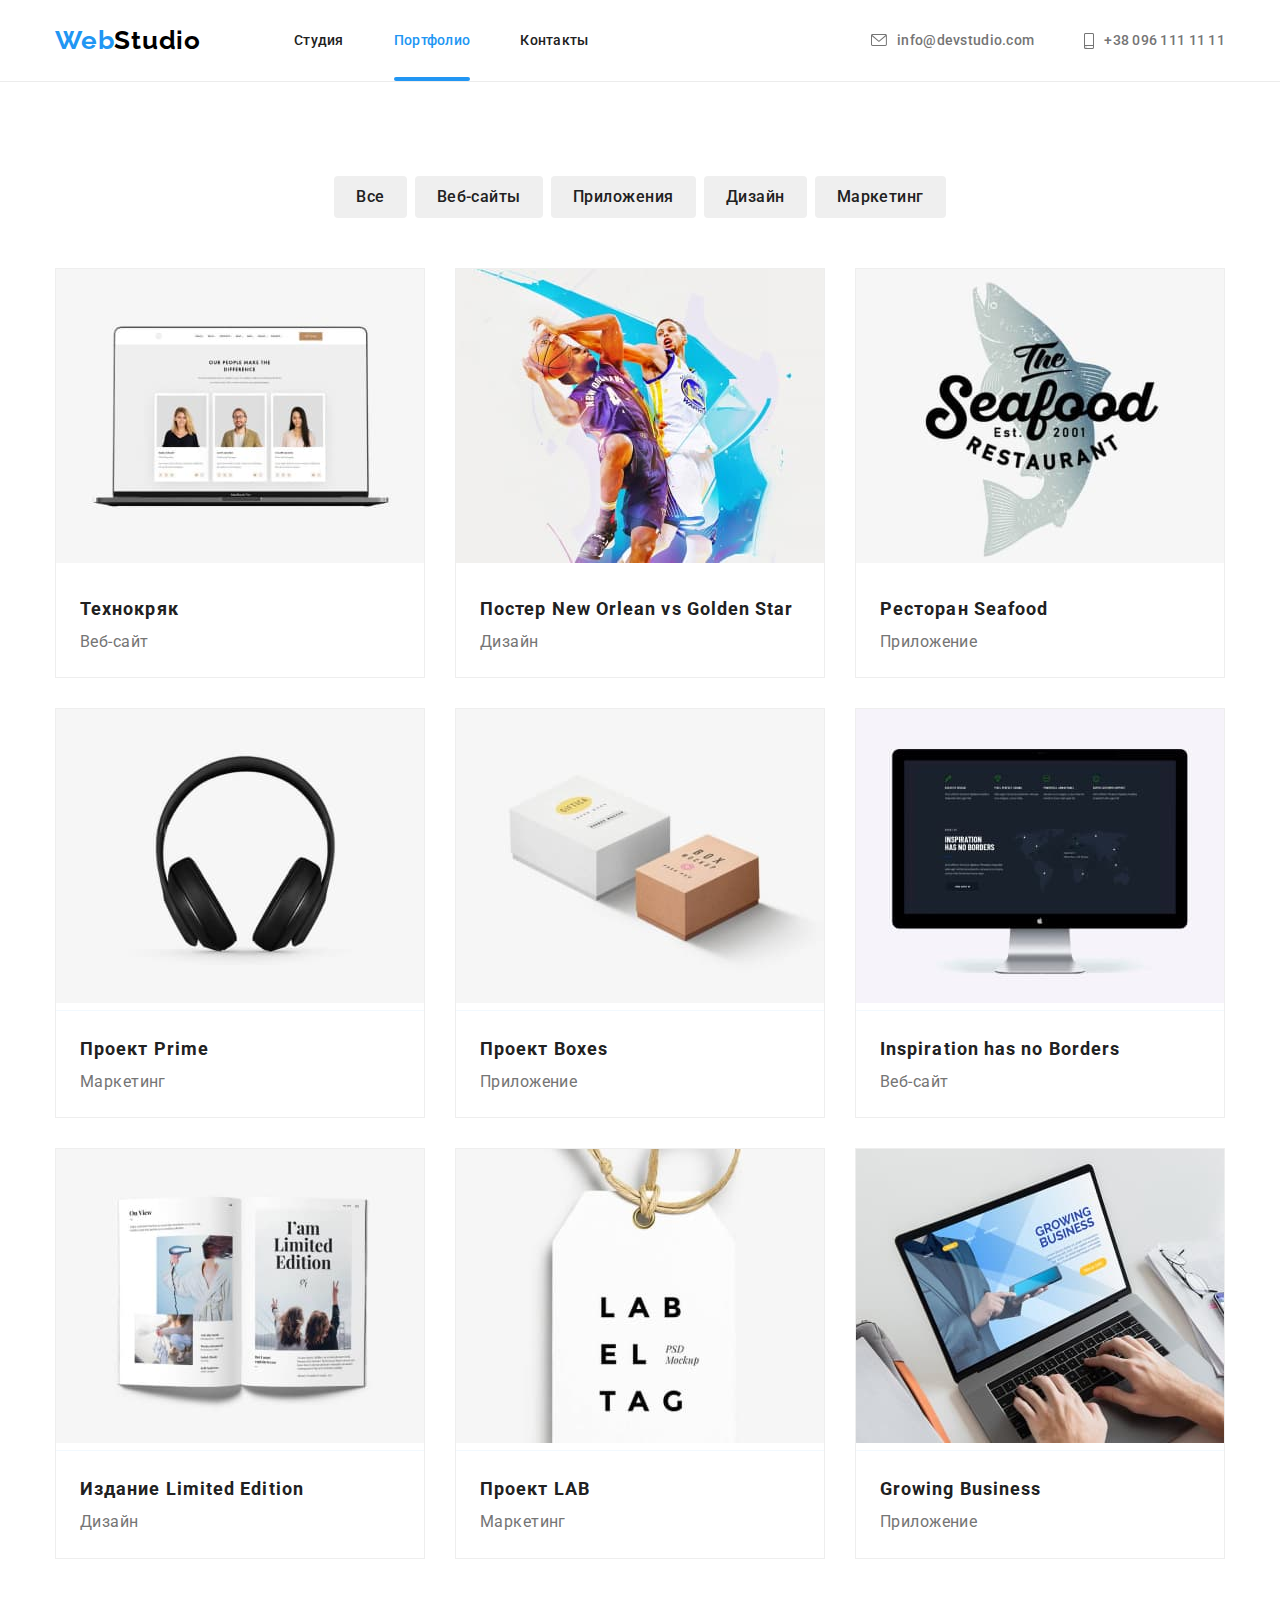
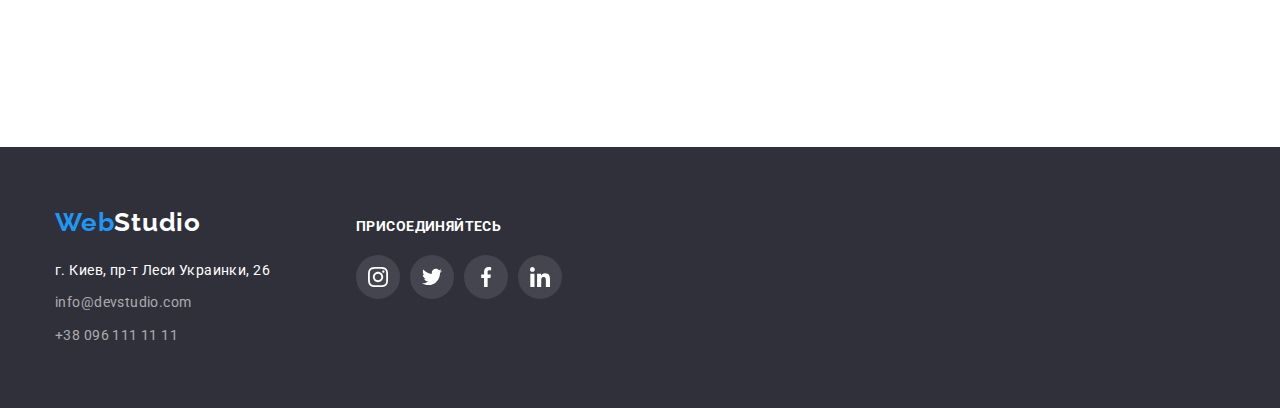
==== Portfolio.html @ 1cc7237d "start" ====
<!DOCTYPE html>
<html lang="ru">
<head>
    <meta charset="UTF-8">
    <meta name="viewport" content="width=device-width, initial-scale=1.0">
    <link rel="stylesheet" href="node_modules/modern-normalize/modern-normalize.css">
    <link rel="preconnect" href="https://fonts.gstatic.com">
    <link rel="stylesheet"
        href="https://fonts.googleapis.com/css2?family=Oleo+Script&family=Raleway:wght@700&family=Roboto:wght@400;500;700;900&display=swap">
    <link rel="stylesheet" href="./CSS/style.css">
    <title>Портфолио</title>
</head>

<body>
    <!--Шапка сторінки-->
    <header class="header page-header">
        <div class="conteiner">
        <nav class="nav-conteiner"> 
            <a class="logo-header" href="/"><span class="logo-web">Web</span><span class="logo-studio">Studio</span></a>
            <ul class="nav-links site-nav ">
                <li class="item"><a class="link-header" href="./index.html">Студия</a></li>
                <li class="item"><a class="link-header current " href="./Portfolio.html">Портфолио</a></li>
                <li class="item"><a class="link-header" href="">Контакты</a></li>
            </ul>
        </nav>
        <ul class="contacts">
            <li class="item-contacts"><a class="link-contacts" href="mailto:info@devstudio.com">
                    <svg class="item-contacts mailto-icon">
                        <use href="./img/symbol-defs.svg#icon-envelope-hover"></use>
                    </svg>info@devstudio.com</a></li>
            <li class="item-contacts"><a class="link-contacts" href="tell:+380961111111">
                    <svg class="icon-tell">
                        <use href="./img/symbol-defs.svg#icon-smartphone"></use>
                    </svg>+38 096 111 11 11</a></li>
        </ul>
    </div>
    </header>
    <main class="portfolio-main">
        <div class=" conteiner conteiner-button">
            <h1 class="visually-hidden"></h1>
            <ul class="main-button">
                <li class="button-item"><button class="button-portfolio" type="button">Все</button></li>
                <li class="button-item"><button class="button-portfolio" type="button">Веб-сайты</button></li>
                <li class="button-item"><button class="button-portfolio" type="button">Приложения</button></li>
                <li class="button-item"><button class="button-portfolio" type="button">Дизайн</button></li>
                <li class="button-item"><button class="button-portfolio" type="button">Маркетинг</button></li>
            </ul>
        </div>
        <div class="conteiner-foto">
            <ul class="foto-list">               
                <li class="foto-item">
                    <a class="link-portfolio" href="">
                        <div class="overlay-conteiner">
                            <img class="img-portfolio" src="./img/портфолио_1.jpg" width="370" alt="включеный ноутбук" />
                            <div class="overlay">
                                <p class="ppt">Технокряк это современная площадка распространения коронавируса. Компании используют эту платформу для
                                    цифрового
                                    шпионажа и атак на защищённые сервера конкурентов.</p>
                            </div>
                        </div>
                        <div class="conteiner-text">
                            <h2 class="title">Технокряк</h2>
                            <p class="text-portfolio">Веб-сайт</p>
                        </div>
                        </a>
                        </li>
                        <li class="foto-item"><a class="link-portfolio" href="">
                                <div class="overlay-conteiner">
                                    <img src="./img/портфолио_2.jpg" width="370" alt="баскетбол" />
                                    <div class="overlay">
                                        <p>Технокряк это современная площадка распространения коронавируса. Компании используют эту платформу
                                            для
                                            цифрового
                                            шпионажа и атак на защищённые сервера конкурентов.</p>
                                    </div>
                                </div>
                                <div class="conteiner-text">
                                    <h2 class="title">Постер New Orlean vs Golden Star</h2>
                                    <p class="text-portfolio">Дизайн</p>
                                </div>
                            </a>
                        </li>
                        <li class="foto-item"><a class="link-portfolio" href="">
                                <div class="overlay-conteiner">
                                    <img src="./img/портфолио_3.jpg" width="370" alt="емблема" />
                                    <div class="overlay">
                                        <p>Технокряк это современная площадка распространения коронавируса. Компании используют эту платформу
                                            для
                                            цифрового
                                            шпионажа и атак на защищённые сервера конкурентов.</p>
                                    </div>
                                </div>
                                <div class="conteiner-text">
                                    <h2 class="title">Ресторан Seafood</h2>
                                    <p class="text-portfolio">Приложение</p>
                                </div>
                            </a>
                        </li>
                        <li class="foto-item"><a class="link-portfolio" href="">
                                <div class="overlay-conteiner">
                                    <img src="./img/портфолио_4.jpg" width="370" alt="наушники" />
                                    <div class="overlay">
                                        <p>Технокряк это современная площадка распространения коронавируса. Компании используют эту платформу
                                            для
                                            цифрового
                                            шпионажа и атак на защищённые сервера конкурентов.</p>
                                    </div>
                                </div>
                                <div class="conteiner-text">
                                    <h2 class="title">Проект Prime</h2>
                                    <p class="text-portfolio">Маркетинг</p>
                                </div>
                            </a>
                        </li>
                        <li class="foto-item"><a class="link-portfolio" href="">
                                <div class="overlay-conteiner">
                                    <img src="./img/портфолио_5.jpg" width="370" alt="дві коробки" />
                                    <div class="overlay">
                                        <p>Технокряк это современная площадка распространения коронавируса. Компании используют эту платформу
                                            для
                                            цифрового
                                            шпионажа и атак на защищённые сервера конкурентов.</p>
                                    </div>
                                </div>
                                <div class="conteiner-text">
                                    <h2 class="title">Проект Boxes</h2>
                                    <p class="text-portfolio">Приложение</p>
                                </div>
                            </a>
                        </li>
                        <li class="foto-item"><a class="link-portfolio" href="">
                                <div class="overlay-conteiner">
                                    <img src="./img/портфолио_6.jpg" width="370" alt="монитор" />
                                    <div class="overlay">
                                        <p>Технокряк это современная площадка распространения коронавируса. Компании используют эту платформу
                                            для
                                            цифрового
                                            шпионажа и атак на защищённые сервера конкурентов.</p>
                                    </div>
                                </div>
                                <div class="conteiner-text">
                                    <h2 class="title">Inspiration has no Borders</h2>
                                    <p class="text-portfolio">Веб-сайт</p>
                                </div>
                            </a>
                        </li>
                        <li class="foto-item"><a class="link-portfolio" href="">
                                <div class="overlay-conteiner">
                                    <img src="./img/портфолио_7.jpg" width="370" alt="журнал" />
                                    <div class="overlay">
                                        <p>Технокряк это современная площадка распространения коронавируса. Компании используют эту платформу
                                            для
                                            цифрового
                                            шпионажа и атак на защищённые сервера конкурентов.</p>
                                    </div>
                                </div>
                                <div class="conteiner-text">
                                    <h2 class="title">Издание Limited Edition</h2>
                                    <p class="text-portfolio">Дизайн</p>
                                </div>
                            </a>
                        </li>
                        <li class="foto-item"><a class="link-portfolio" href="">
                                <div class="overlay-conteiner">
                                    <img src="./img/портфолио_8.jpg" width="370" alt="бирка" />
                                    <div class="overlay">
                                        <p>Технокряк это современная площадка распространения коронавируса. Компании используют эту платформу
                                            для
                                            цифрового
                                            шпионажа и атак на защищённые сервера конкурентов.</p>
                                    </div>
                                </div>
                                <div class="conteiner-text">
                                    <h2 class="title">Проект LAB</h2>
                                    <p class="text-portfolio">Маркетинг</p>
                                </div>
                            </a>
                        </li>
                        <li class="foto-item"><a class="link-portfolio" href="">
                                <div class="overlay-conteiner">
                                    <img src="./img/портфолио_9.jpg" width="370" alt="печатает на ноутбуки" />
                                    <div class="overlay">
                                        <p>Технокряк это современная площадка распространения коронавируса. Компании используют эту платформу
                                            для
                                            цифрового
                                            шпионажа и атак на защищённые сервера конкурентов.</p>
                                    </div>
                                </div>
                    <div class="conteiner-text">
                        <h2 class="title">Growing Business</h2>
                        <p class="text-portfolio">Приложение</p>
                    </div>  
                    </a>
                </li>
            </ul>
        </div>
    </main>
    <!--Футер-->
    <footer class="footer">
        <div class="conteiner conteiner-footer">
            <div class="conteiner-logo">
                <a class="logo-footer" href="/"><span class="logo-web">Web</span><span class="logo">Studio</span></a><br>
                <address class="address">
                    г. Киев, пр-т Леси Украинки, 26
                </address>
                <!-- Контакти -->
                <ul>
                    <li class="mailto">
                        <a class="link-footer" href="mailto:info@devstudio.com">info@devstudio.com</a></li>
                    <li>
                        <a class="link-footer" href="tell:+380961111111">+38 096 111 11 11</a></li>
                </ul>
            </div>
            <div class="conteiner-join">
                <p class="join-tatile">присоединяйтесь</p>
                <ul class="joim-item">
                    <li>
                        <a class="icon-link icon-join" href="#">
                            <svg class="icon-network">
                                <use href="./img/symbol-defs.svg#icon-instagram-2"></use>
                            </svg>
                        </a>
                    </li>
                    <li>
                        <a class="icon-link  icon-join" href="#">
                            <svg class="icon-network">
                                <use href="./img/symbol-defs.svg#icon-twitter-1"></use>
                            </svg>
                        </a>
                    </li>
                    <li>
                        <a class="icon-link  icon-join" href="#">
                            <svg class="icon-network">
                                <use href="./img/symbol-defs.svg#icon-facebook-1"></use>
                            </svg>
                        </a>
                    </li>
                    <li>
                        <a class="icon-link  icon-join" href="#">
                            <svg class="icon-network">
                                <use href="./img/symbol-defs.svg#icon-linkedin-1"></use>
                            </svg>
                        </a>
                    </li>
                </ul>
            </div>
        </div>
    </footer>
</body>

</html>
---- CSS/style.css ----
:root {
  /*колір тексту*/
  --main-text-color: #212121;
  --secondary-text-color: #757575;
  --accent-text-color: #2196f3;
  --bgc-accent-text-color: #ffffff;
  --footer-addressbox-text-color: rgba(255, 255, 255, 0.6);
  /*колір фону*/
  --button-bgc: #2196f3;
  --main-bgc: #e5e5e5;
  --secondary-bgc: #f5f4fa;
  --accent-bgc: #2f303a;
  --header-bgc: #ffffff;
}

body {
  background-color: var(--header-bgc);
  color: var(--main-text-color);
  font-family: "Roboto", sans-serif;
  font-size: 14px;
  line-height: 1.71;
  letter-spacing: 0.03em;
  text-transform: none;
  margin: 0;
}

/*--------------------------------------Скрить заголовки h2 і h1-----------------------------------*/
.visually-hidden {
  position: absolute;
  clip: rect(0 0 0 0);
  width: 1px;
  height: 1px;
  margin: -1px;
}
/*--------------------------------------------Общі значення----------------------------------*/
li {
  list-style: none;
}

a {
  text-decoration: none;
}

h1,
h2,
h3,
p {
  margin-top: 0px;
  margin-bottom: 0px;
}

ul {
  margin: 0;
  padding: 0;
  list-style: none;
}

/*--------------------------------------header----------------------------------------------*/
.conteiner {
  display: flex;
  align-items: center;
  width: 1200px;
  padding-left: 15px;
  padding-right: 15px;
  margin-left: auto;
  margin-right: auto;
}

.header {
  display: block;
  padding-top: 25px;
  padding-bottom: 25px;
}

.nav-conteiner {
  display: flex;
  align-items: center;
}

.logo-header {
  font-family: "Raleway";
  font-style: normal;
  font-weight: 700;
  font-size: 26px;
  line-height: 1.2;
  letter-spacing: 0.03em;

  margin-right: 93px;
  margin-left: 0px;
}
.logo-web {
  color: var(--accent-text-color);
}
.logo-studio {
  color: black;
}

.nav-links {
  display: flex;
}

.nav-links > .item:not(:last-child) {
  margin-right: 50px;
}

.site-nav.link-header.current {
  color: var(--accent-text-color);
}

.link-header {
  color: var(--main-text-color);
  font-style: normal;
  font-weight: 500;
  font-size: 14px;
  line-height: 1.14;
  letter-spacing: 0.02em;
  position: relative;
  padding: 33px 0;
}

.link-header:hover,
.link-header:focus {
  color: var(--accent-text-color);
}

.link-contacts {
  color: var(--secondary-text-color);
  font-weight: 500;
  font-size: 14px;
  line-height: 1.1;
  letter-spacing: 0.02em;
  display: flex;
  align-items: center;
}

.link-header::after {
  content: "";

  position: absolute;
  bottom: 0;
  left: 0;
  display: block;
  width: 100%;
  height: 4px;
  border-radius: 2px;
  background-color: var(--button-bgc);
  opacity: 0;

  transition: all 250ms cubic-bezier(0.4, 0, 0.2, 1);
}

.current.link-header::after {
  opacity: 1;
}

.link-contacts:hover,
.link-contacts:focus {
  color: var(--accent-text-color);
  transition: all 250ms cubic-bezier(0.4, 0, 0.2, 1);
}

.link-header.current {
  color: var(--accent-text-color);
}

.contacts {
  display: flex;
  margin-left: auto;
}
.item-contacts:not(:last-child) {
  margin-right: 50px;
}

.page-header {
  border-bottom: 1px solid #ececec;
  display: block;
}

.mailto-icon {
  width: 16px;
  height: 12px;
  margin-right: 10px;
  fill: currentColor;
}

.icon-tell {
  width: 10px;
  height: 16px;
  margin-right: 10px;
  fill: currentColor;
}

/*--------------------------------------hero--------------------------------------------*/

.hero-conteiner {
  margin: 0 auto;
  max-width: 1600px;
}

.hero {
  background: var(--accent-bgc);
  padding: 0;
}
.hero .hero-conteiner {
  background-image: linear-gradient(
      to top left,
      rgba(47, 48, 58, 0.4),
      rgba(47, 48, 58, 0.4)
    ),
    url(../img/Герой.jpg);
  background-position: center;
  height: 600px;
  padding: 200px;
}

.heading-conteiner {
  width: 695px;
  text-align: center;
  margin: 0 auto;
}

.hero-main {
  color: var(--bgc-accent-text-color);
  font-style: normal;
  font-weight: 900;
  font-size: 44px;
  line-height: 1.4;
  letter-spacing: 0.06em;
  text-transform: uppercase;
  margin-bottom: 30px;
}

.button {
  background-color: var(--accent-text-color);
  color: var(--bgc-accent-text-color);
  font-family: inherit;
  font-style: normal;
  font: weight 700;
  font-size: 16px;
  line-height: 1.9;
  align-items: center;
  letter-spacing: 0.06em;
  border-style: none;

  padding-top: 10px;
  padding-right: 32px;
  padding-bottom: 10px;
  padding-left: 32px;
}

/*---------------------------наші переваги------------------------------*/

.advantage {
  padding-top: 94px;
}

.advantage-list {
  display: flex;
  padding-left: 0;
}

.advantage-title {
  margin-top: 30px;
  padding: 0;
  margin-bottom: 10px;
}

.advantage-item {
  width: calc((100%-90px) / 4);
  margin-right: 30px;
}

.advantage-item:nth-child(4n) {
  margin-right: 0;
}

.advantage-essence {
  padding: 0;
  margin: 0;
}

.icon-advantage {
  width: 65.32px;
  height: 70px;
}

.icon-conteiner {
  background: #f5f4fa;
  border-radius: 4px;
  display: flex;
  justify-content: center;
  padding-top: 25px;
  padding-bottom: 25px;
}
/*----------------------------------------Чем ми занимаемся------------------------------*/
.conteiner-work {
  padding-top: 94px;
  padding-bottom: 94px;
  display: block;
}

.work {
  color: var(--main-text-color);
  text-align: center;
  font-style: normal;
  font-weight: 700;
  font-size: 36px;
  line-height: 1.2;
  letter-spacing: 0.03em;
  margin-bottom: 50px;
  display: block;
}

.conteiner-img {
  display: block;
}

.conteiner-list {
  display: flex;
  margin-top: 0;
  margin-bottom: 0;
}

.conteiner-item:not(:last-child) {
  margin-right: 30px;
}

.product-actions {
  position: relative;
}

.product-actions > .example {
  position: absolute;

  font-family: "Roboto";
  font-style: normal;
  font-weight: bold;
  font-size: 14px;
  line-height: 16px;
  text-align: center;
  letter-spacing: 0.03em;
  text-transform: uppercase;
  color: #ffffff;

  padding: 27px 0;

  width: 100%;
  height: 70px;

  background: rgba(47, 48, 58, 0.8);

  bottom: 0;
  right: 0;
  margin: 0;
}

.img-example {
  display: block;
}

/*------------------------------------------команда-------------------------------------*/
.team {
  background: var(--secondary-bgc);
  padding-top: 94px;
  padding-bottom: 94px;
}
.our-team {
  color: var(--main-text-color);
  font-style: normal;
  font-weight: 700;
  font-size: 36px;
  line-height: 1.2;
  text-align: center;
  letter-spacing: 0.03em;
}

h3 {
  color: var(--main-text-color);
  font-weight: 700;
  font-size: 14px;
  line-height: 1.1;
  letter-spacing: 0.03em;
  text-transform: uppercase;
}

.text {
  color: var(--secondary-text-color);
  font-style: normal;
  font-weight: 400;
  font-size: 14px;
  line-height: 1.7;
  letter-spacing: 0.03em;
  padding-bottom: 16px;
}

.team-hero {
  background: url(4853.jpg);
  border-radius: 0px;
  text-align: center;
}
.name {
  font-style: normal;
  font-weight: 500;
  font-size: 16px;
  line-height: 1.2;
  text-align: center;
  letter-spacing: 0.03em;
  text-transform: capitalize;
  margin-bottom: 10px;
}

.workers {
  display: block;
  width: 1200px;
  padding-left: 15px;
  padding-right: 15px;
  margin-left: auto;
  margin-right: auto;
}

.our-team-hidden {
  display: block;
  margin-bottom: 50px;
}

.team-list {
  display: flex;
}

.team-hero:not(:last-child) {
  margin-right: 30px;
}

* {
  box-sizing: border-box;
}

.foto {
  display: block;
  max-width: 100%;
  height: auto;
  margin-bottom: 30px;
}

.team-hero {
  width: 270px;
  margin-left: auto;
  margin-right: auto;
  background: #ffffff;
  box-shadow: 0px 1px 3px rgba(0, 0, 0, 0.12), 0px 1px 1px rgba(0, 0, 0, 0.14),
    0px 2px 1px rgba(0, 0, 0, 0.2);
  border-radius: 0px 0px 4px 4px;
}

.card.flex-start-aligned {
  align-items: flex-start;
}
.team-icons {
  display: inline-flex;
  justify-content: center;
}

.icon-network {
  width: 20px;
  height: 20px;

  fill: currentColor;
}

.icon-link {
  display: inline-flex;
  width: 44px;
  height: 44px;
  border-radius: 50%;
  align-items: center;
  background-position: center;
  justify-content: center;
  color: #afb1b8;
  margin-right: 10px;
}

.icon-link:hover,
.icon-link:focus {
  background-color: var(--accent-text-color);
  color: #ffffff;
  transition: all 250ms cubic-bezier(0.4, 0, 0.2, 1);
}

.network-conteiner {
  padding-bottom: 30px;
  display: flex;
  justify-content: center;
}

/*--------------------------------Клієнти--------------------------------*/

.clients {
  padding-top: 94px;
  padding-bottom: 94px;
}

.client-title {
  font-weight: 700;
  font-size: 36px;
  line-height: 1.17;
  text-align: center;
}

.conteiner-client {
  display: block;
}

.client-list {
  display: flex;
  justify-content: space-between;
  align-items: center;
  margin-top: 50px;
}

.client-link {
  display: inline-flex;
  justify-content: center;
  align-items: center;
  width: 170px;
  height: 90px;
  border: 1px solid #afb1b8;
  border-radius: 4px;

  fill: #afb1b8;
}

.client-link:hover,
.logotype:hover,
.client-link:focus,
.logotype:focus {
  border-color: 1px solid var(--button-bgc);
  color: var(--button-bgc);
  outline: none;
  fill: var(--button-bgc);

  transition: all 250ms cubic-bezier(0.4, 0, 0.2, 1);
}

/*-------------------------------Footer------------------------------------*/
.footer {
  background-color: var(--accent-bgc);
  font-size: 14px;
  line-height: 1.7;
  padding-top: 60px;
  padding-bottom: 60px;
}

.conteiner-footer {
  display: block;
}

.logo {
  color: var(--bgc-accent-text-color);
}

.logo-footer {
  font-family: "Raleway";
  font-style: normal;
  font-weight: 700;
  font-size: 26px;
  line-height: 1.2;
  letter-spacing: 0.03em;
  margin-bottom: 20px;
}

.address {
  color: var(--bgc-accent-text-color);
  font-style: normal;
  font-weight: 400;
  font-size: 14px;
  line-height: 1.7;
  letter-spacing: 0.03em;
  margin-top: 20px;
  margin-bottom: 9px;
  text-decoration: none;
}

.address:last-child {
  margin-bottom: 0;
}

.link-footer {
  color: var(--footer-addressbox-text-color);
  font-style: normal;
  font-weight: 400;
  font-size: 14px;
  line-height: 1.7;
  letter-spacing: 0.03em;
}

.mailto {
  margin-bottom: 9px;
}

.conteiner-join {
  display: block;
  justify-content: center;
}

.conteiner-logo {
  width: 231px;
  margin-right: 70px;
  padding: 0;
}

.joim-item {
  display: flex;
}

.join-tatile {
  font-weight: 700;
  font-size: 14px;
  line-height: 1.14;
  letter-spacing: 0.03em;
  text-transform: uppercase;
  color: #ffffff;
  margin-bottom: 20px;
}

.conteiner-footer {
  display: flex;
  align-items: baseline;
}

.icon-join {
  background-color: rgba(255, 255, 255, 0.1);
  color: #ffffff;
}

/*-----------------------------Портфолио--------------------------------*/

/*-------------------------------------------кнопки------------------------------------------------*/

.conteiner-button {
  margin-left: auto;
  margin-right: auto;
}

.main-button {
  display: flex;
  margin-left: auto;
  margin-right: auto;
  padding-bottom: 50px;
}

.button-item:not(:last-child) {
  margin-right: 8px;
}

.button-portfolio {
  font-family: inherit;
  padding-left: 22px;
  padding-right: 22px;
  padding-top: 8px;
  padding-bottom: 8px;
  border-radius: 4px;

  font-family: Roboto;
  font-style: normal;
  font-weight: 500;
  font-size: 16px;
  line-height: 1.6;
  text-align: center;
  letter-spacing: 0.03em;
  color: #212121;
  border-style: none;
}

.button-portfolio:hover,
.button-portfolio:focus {
  color: var(--bgc-accent-text-color);
  background-color: var(--button-bgc);

  transition: all 250ms cubic-bezier(0.4, 0, 0.2, 1);
}

.text-portfolio {
  font-style: normal;
  font-weight: 400;
  font-size: 16px;
  line-height: 1.9;
  color: var(--secondary-text-color);
}

.title {
  font-family: "Roboto";
  font-style: normal;
  font-weight: 700;
  font-size: 18px;
  line-height: 2;
  letter-spacing: 0.06em;
  color: var(--main-text-color);
}

.foto-list {
  flex-wrap: wrap;
  display: flex;
  padding-bottom: 94px;
}

.foto-item {
  flex-basis: (calc(100%-60px) / 3);
  border: 1px solid #eeeeee;
  margin-right: 30px;
  margin-bottom: 30px;
  width: 370px;
  box-sizing: border-box;
}

.link-portfolio:hover,
.link-portfolio:focus {
  box-shadow: 0px 1px 1px rgba(0, 0, 0, 0.12), 0px 4px 4px rgba(0, 0, 0, 0.06),
    1px 4px 6px rgba(0, 0, 0, 0.16);
  outline: none;

  transition: all 250ms cubic-bezier(0.4, 0, 0.2, 1);
}

.link-portfolio {
  display: block;
  text-decoration: none;
}

.foto-item:nth-child(3n) {
  margin-right: 0;
}

.foto-item:nth-last-child(-n + 3) {
  margin-bottom: 0;
}

.conteiner-foto {
  width: 1200px;
  padding-left: 15px;
  padding-right: 15px;
  margin-left: auto;
  margin-right: auto;
}

.conteiner-text {
  padding: 20px 24px;
}

.logo-footer {
  font-family: "Raleway";
  font-style: 500;
  font-weight: 700;
  font-size: 26px;
  line-height: 1.2;
  letter-spacing: 0.03em;
}

.portfolio-main {
  padding-top: 94px;
  padding-bottom: 94px;
}

.link-portfolio:hover .overlay,
.link-portfolio:focus .overlay {
  transform: translateY(0%);
}

.overlay {
  position: absolute;
  width: 100%;
  height: 100%;
  left: 0;
  top: 0;
  padding: 63px 24px;
  background: rgba(33, 150, 243, 0.9);

  transform: translateY(100%);
  transition: all 250ms cubic-bezier(0.4, 0, 0.2, 1);
}

.overlay > p {
  color: #fff;
  font-size: 18px;
}

.overlay-conteiner {
  position: relative;
  overflow: hidden;
}

.backdrop {
  position: fixed;
  top: 0;
  left: 0;
  right: 0;
  bottom: 0;

  background-color: rgba(0, 0, 0, 0.2);
}

.modal {
  position: absolute;
  top: 50%;
  left: 50%;
  width: 528px;
  height: 581px;
  background-color: #ffff;
  box-shadow: 0px 1px 3px rgba(0, 0, 0, 0.12), 0px 1px 1px rgba(0, 0, 0, 0.14),
    0px 2px 1px rgba(0, 0, 0, 0.2);
  border-radius: 4px;
  transform: translate(-50%, -50%) scale(1);
  transition-property: transform, scale;
  transition-duration: 500ms;
  transition-timing-function: cubic-bezier(0.4, 0, 0.2, 1);
}

.is-hidden {
  opacity: 0;
  pointer-events: none;
}

.close {
  position: absolute;
  top: 8px;
  right: 8px;
  width: 30px;
  height: 30px;
  border-radius: 50%;
  border: 1px solid rgba(0, 0, 0, 0.1);
  background: #ffff;
  cursor: pointer;
}
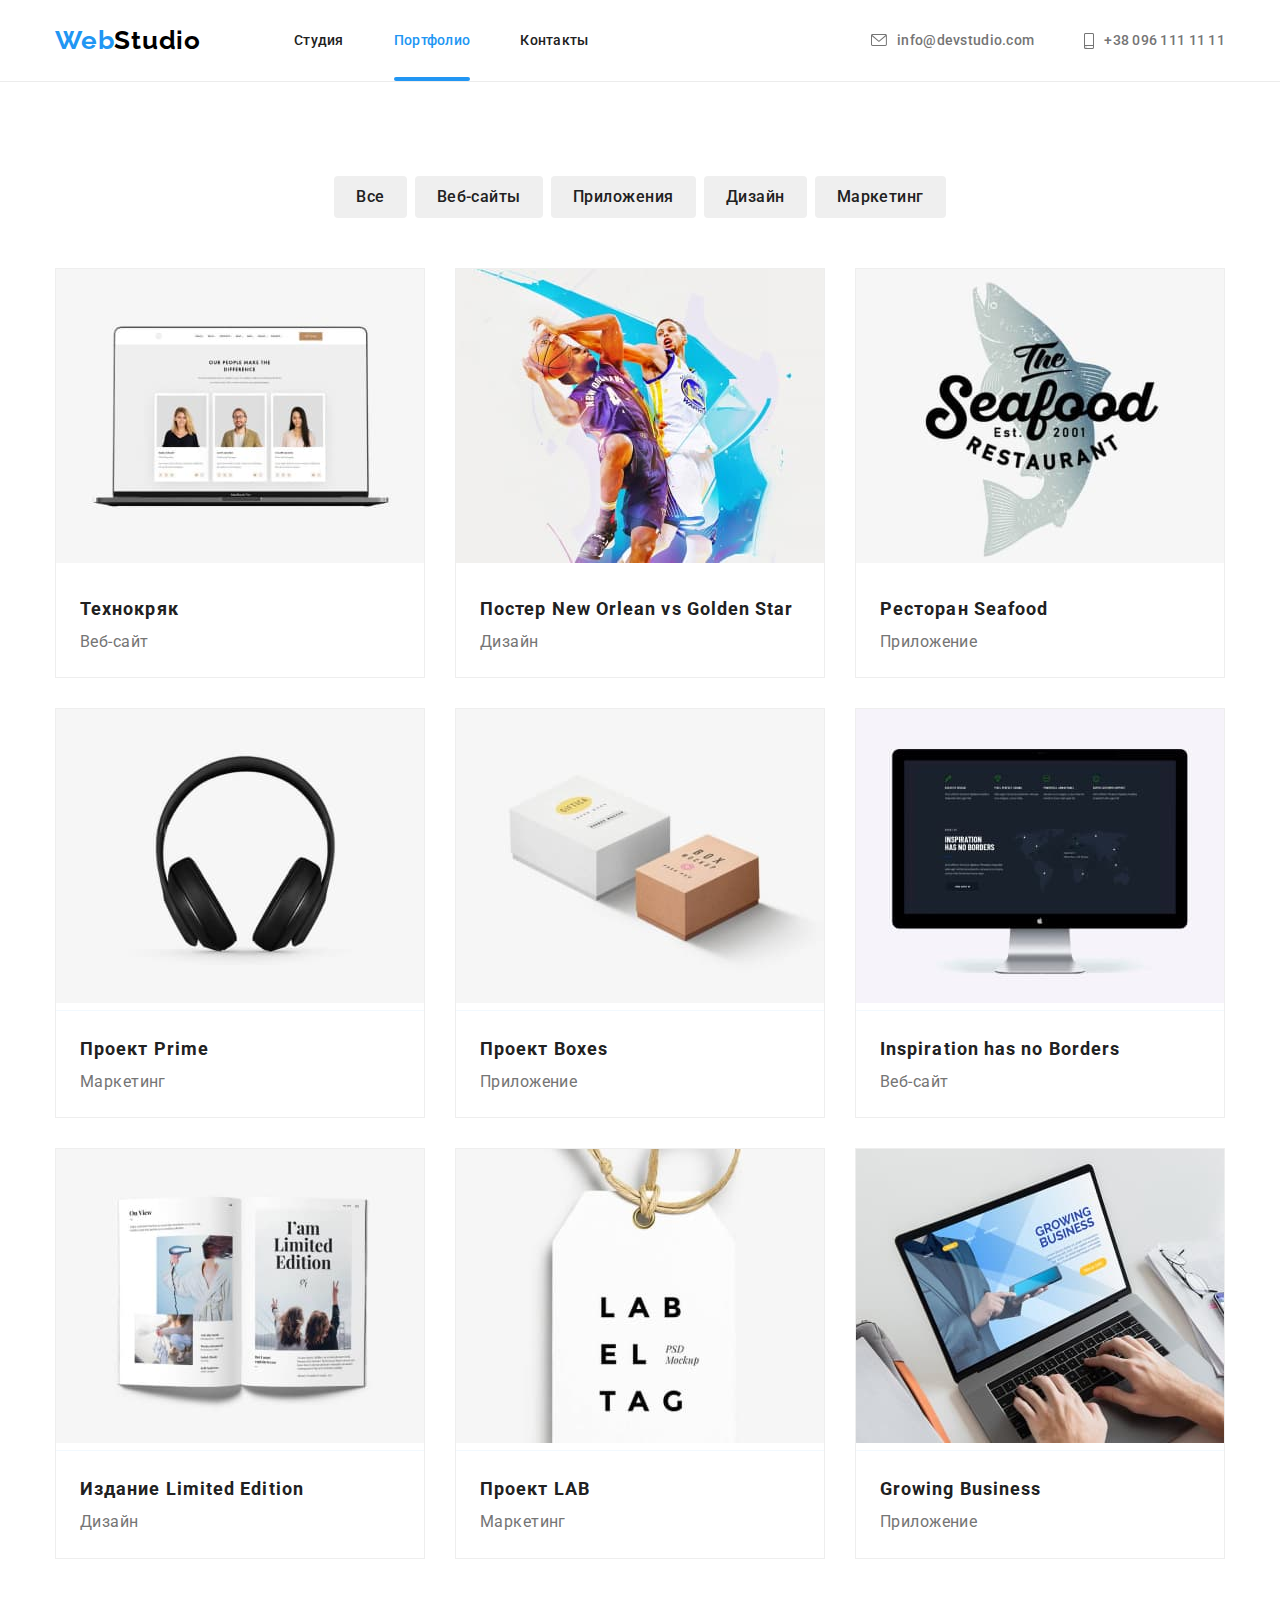
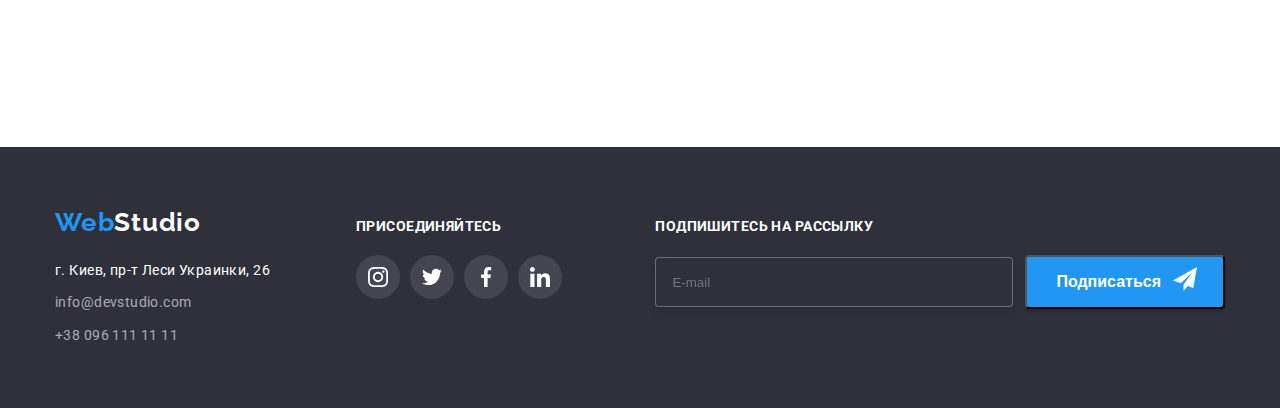
==== commit e6cdfb50: "5" ====
--- a/Portfolio.html
+++ b/Portfolio.html
@@ -244,7 +244,22 @@
                     </li>
                 </ul>
             </div>
+            <div class="conteiner-sign">
+                <p class="join-tatile">Подпишитесь на рассылку</p>
+                <form class="form">
+                    <label class="label-text">
+                        <div class="imput"><input class="imput-text" type="email" name="username" placeholder="E-mail" /></div>
+                    </label>
+                    <div class="button-sign"><button class="button-futter" type="submit">
+                            <p class="sign">Подписаться</p>
+                        </button>
+                        <svg class="icon-fotter" width="24" height="24">
+                            <use href="./img/symbol-defs.svg#icon-icon-send-1"></use>
+                        </svg>
+                    </div>
+            </div>
         </div>
+        
     </footer>
 </body>
 
--- a/CSS/style.css
+++ b/CSS/style.css
@@ -630,6 +630,76 @@
 .icon-join {
   background-color: rgba(255, 255, 255, 0.1);
   color: #ffffff;
+}
+
+.conteiner-sign {
+  margin-left: auto;
+}
+
+.imput-text {
+  font-family: 400px;
+
+  width: 358px;
+  height: 50px;
+
+  padding-left: 16px;
+  border: 1px solid rgba(255, 255, 255, 0.3);
+  box-sizing: border-box;
+  filter: drop-shadow(0px 4px 4px rgba(0, 0, 0, 0.15));
+  border-radius: 4px;
+  background: #2f303a;
+  transition-property: border-color;
+  transition-duration: 250ms;
+  transition-timing-function: cubic-bezier(0.4, 0, 0.2, 1);
+}
+
+.imput-text:hover,
+.imput-text:focus {
+  outline: none;
+  border-color: var(--button-bgc);
+}
+
+.button-futter {
+  background: #2196f3;
+  box-shadow: 0px 4px 4px rgba(0, 0, 0, 0.15);
+  border-radius: 4px;
+  padding-top: 10px;
+  padding-bottom: 10px;
+  padding-left: 29px;
+  padding-right: 62px;
+  cursor: pointer;
+}
+
+.imput {
+  margin-right: 12px;
+}
+
+.button-sign {
+  position: relative;
+  cursor: pointer;
+}
+
+.icon-fotter {
+  position: absolute;
+  left: 148px;
+  top: 0;
+
+  transform: translateY(50%);
+  fill: #fff;
+}
+
+.sign {
+  padding: 0;
+  font-style: normal;
+  font-weight: 700;
+  font-size: 16px;
+  line-height: 1.9;
+  color: #ffffff;
+}
+
+.form {
+  display: flex;
+  align-items: baseline;
 }
 
 /*-----------------------------Портфолио--------------------------------*/
@@ -830,3 +900,120 @@
   background: #ffff;
   cursor: pointer;
 }
+
+.modal-text {
+  margin-bottom: 12px;
+  margin-top: 40px;
+  text-align: center;
+
+  font-style: normal;
+  font-weight: 700px;
+  font-size: 20px;
+  line-height: 1.15;
+
+  letter-spacing: 0.03em;
+
+  color: #212121;
+}
+
+.form-conteiner {
+  margin-left: 40px;
+  margin-right: 40px;
+  margin-bottom: 20px;
+}
+
+.imput-modal {
+  width: 100%;
+
+  margin-bottom: 10px;
+  border: 1px solid rgba(33, 33, 33, 0.2);
+  box-sizing: border-box;
+  border-radius: 4px;
+  padding-top: 12px;
+  padding-left: 42px;
+  padding-bottom: 12px;
+  transition-property: fill;
+  transition-duration: 250ms;
+  transition-timing-function: cubic-bezier(0.4, 0, 0.2, 1);
+}
+
+.imput-conteiner {
+  position: relative;
+}
+
+.icon-modal {
+  position: absolute;
+  top: 0;
+  left: 15px;
+  transform: translateY(65%);
+  transition-property: fill;
+  transition-duration: 250ms;
+  transition-timing-function: cubic-bezier(0.4, 0, 0.2, 1);
+}
+
+.label-conteiner input:hover,
+.label-conteiner input:focus {
+  border: 1px solid #2196f3;
+  box-sizing: border-box;
+  border-radius: 4px;
+}
+
+.textarea {
+  width: 448px;
+  height: 120px;
+  resize: none;
+  border: 1px solid rgba(33, 33, 33, 0.2);
+  box-sizing: border-box;
+  border-radius: 4px;
+  padding: 12px 16px;
+  margin-bottom: 20px;
+  transition-property: fill;
+  transition-duration: 250ms;
+  transition-timing-function: cubic-bezier(0.4, 0, 0.2, 1);
+}
+
+.textarea::placeholder {
+  font-family: Roboto;
+  font-style: normal;
+  font-weight: 400px;
+  font-size: 12px;
+  line-height: 1.2;
+  letter-spacing: 0.01em;
+
+  color: rgba(117, 117, 117, 0.5);
+}
+
+.checkbox-conteiner {
+  display: flex;
+  justify-content: center;
+  margin-bottom: 30px;
+}
+
+.button-modal {
+  display: flex;
+  justify-content: center;
+}
+
+.button-submit {
+  padding: 10px 55px;
+  background: #2196f3;
+  box-shadow: 0px 4px 4px rgba(0, 0, 0, 0.15);
+  border-radius: 4px;
+}
+
+.name-text {
+  font-style: normal;
+  font-weight: 400px;
+  font-size: 12px;
+  line-height: 1.2;
+
+  letter-spacing: 0.01em;
+
+  color: #757575;
+  margin-bottom: 4px;
+}
+
+.agreement-link {
+  text-decoration-line: underline;
+  color: var(--accent-text-color);
+}
